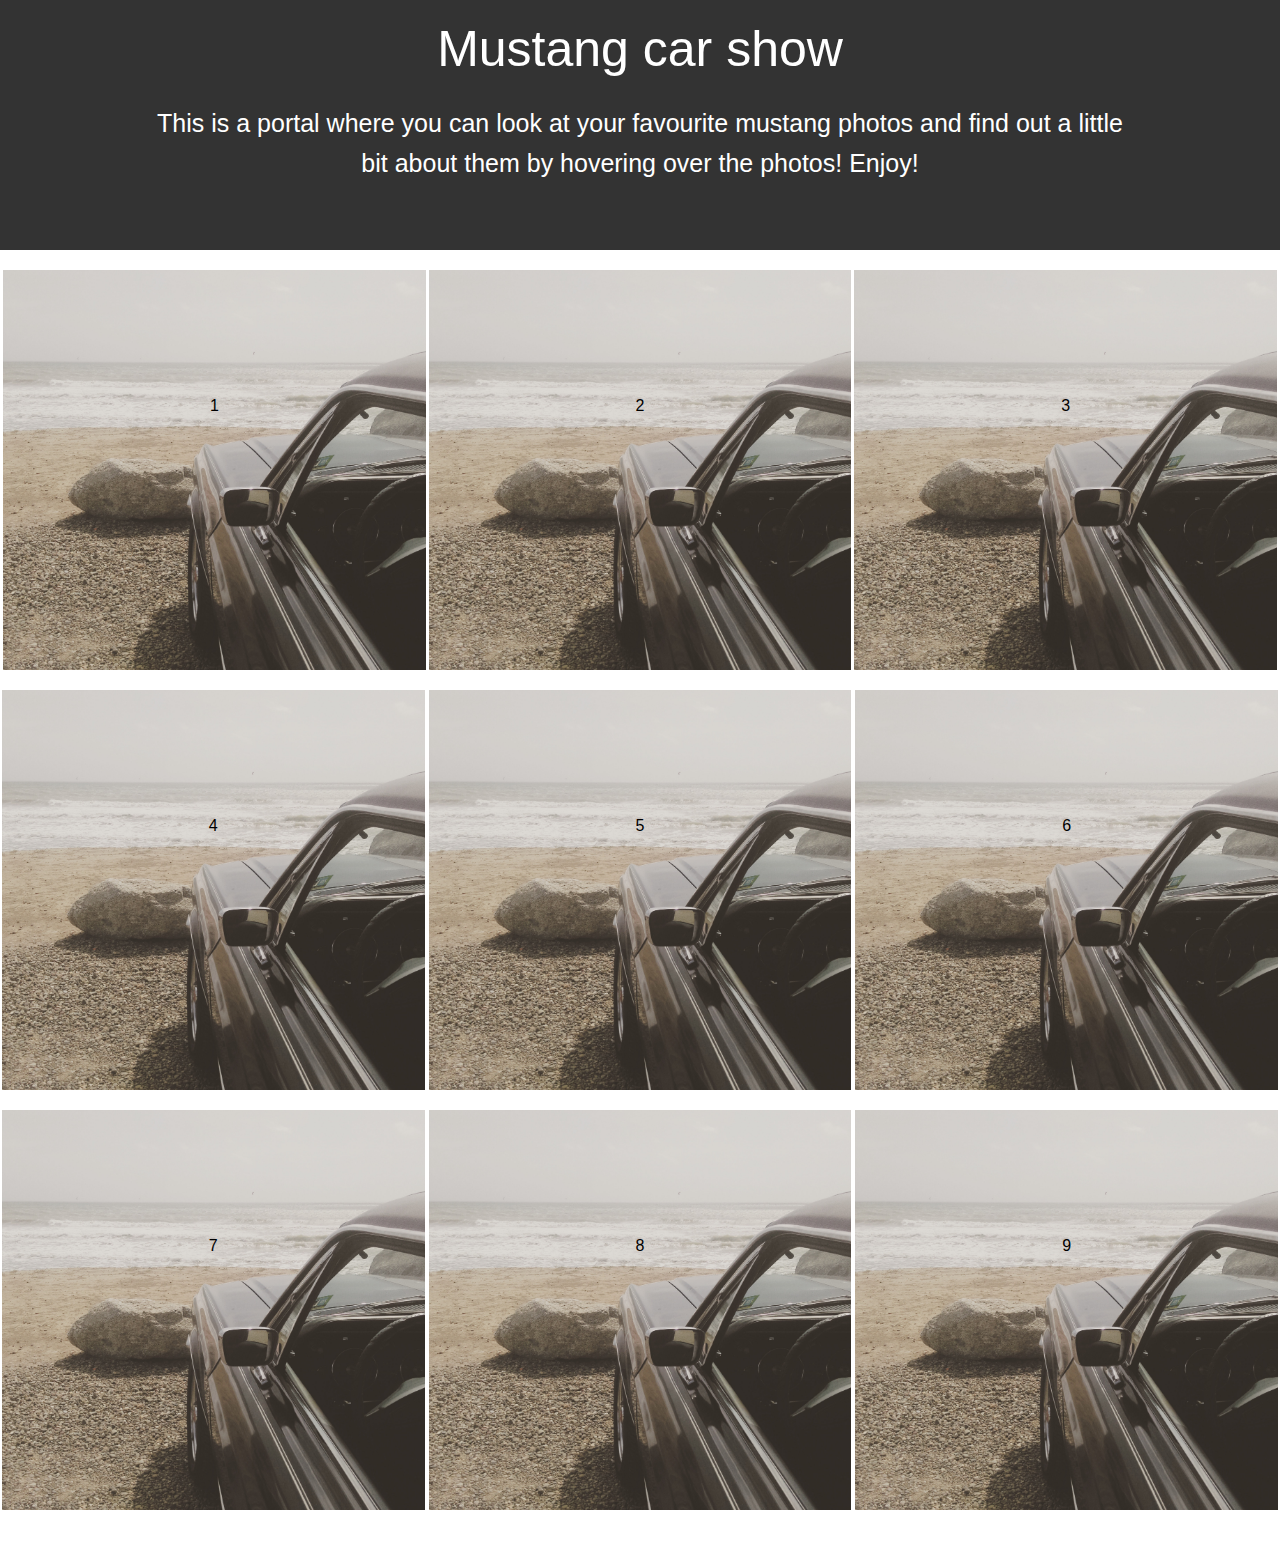
==== portal.html @ 317046bc "Connected the login page to the portal page and created the HTML structure and CSS for the portal pa" ====
<!DOCTYPE html>
    <head>
        <title>Car login portal</title>
        <meta name="description" content="">
        <link rel="stylesheet" href="portal.css">
    </head>
    <body>
        <div id="wrapper">
            <div id="headerContainer">
                <header>Mustang car show</header>
                <p>This is a portal where you can look at your favourite mustang photos and find out a little bit about them by hovering over the photos! Enjoy!</p>
            </div>
        </div>
        <div id="gridContainer">
            <div id="row1">
                <div id="imgOneContainer">
                    <div class="gridItem" id = "img1">1</div>
                </div>
                <div id="imgTwoContainer">
                    <div class="gridItem" id = "img2">2</div>
                </div>
                <div id="imgThreeContainer">
                    <div class="gridItem" id = "img3">3</div>
                </div>
            </div>
            <div id="row2">
                <div id="imgFourContainer">
                    <div class="gridItem" id = "img4">4</div>
                </div>
                <div id="imgFiveContainer">
                    <div class="gridItem" id = "img5">5</div>
                </div>
                <div id="imgSixContainer">
                    <div class="gridItem" id = "img6">6</div>
                </div>
            </div>
            <div id="row3">
                <div id="imgSevenContainer">
                    <div class="gridItem" id = "img7">7</div>
                </div>
                <div id="imgEightContainer">
                    <div class="gridItem" id = "img7">8</div>
                </div>
                <div id="imgNineContainer">
                    <div class="gridItem" id = "img9">9</div>
                </div>
            </div>
        </div>

        <script src="portal.js"></script>
    </body>
</html>
---- portal.css ----
* {
    font-family:'Montserrat', sans-serif;;
}

body {
    margin: 0;
    padding: 0;
    overflow-x: hidden;
}

#wrapper{
    height: 250px;
    position: relative;
    display: flex;
    background-color: rgb(0, 0, 0, 0.8);
}

#headerContainer{
    position: absolute;
    margin: 0 150px;
    text-align: center;
}

header {
    padding-top: 20px;
    font-size: 50px;
    color: white;
}

p {
    font-size: 25px;
    line-height: 2.5rem;
    color: white;
}

#gridContainer {
    text-align: center;
    width: 100vw;
    margin-bottom: 50px;
}

#row1 {
    display: flex;
    flex-direction: row;
    justify-content: space-evenly;   
    margin: 20px 0px;
    width: 100%;
    align-items: center;
}

#imgOneContainer{
    background-image: url(mustang-on-beach.jpg);
    background-size: cover;
    background-position: center;
    overflow: hidden;
    height: 400px;
    position: relative;
    display: inline-flex;
    width: 33%;
    margin: 0px;
}

#imgOneContainer:hover::before{
    content: "";
    background-color: rgb(25, 25, 236, 0.7);
    opacity: 0.3;
    width: 100%;
    margin: 0;
}

#img1 {
    position: absolute;
    margin: 0;
    text-align: center;
    left: 0;
    right:0;
}

#imgTwoContainer{
    background-image: url(mustang-on-beach.jpg);
    background-size: cover;
    background-position: center;
    overflow: hidden;
    height: 400px;
    position: relative;
    display: inline-flex;
    width: 33%;
    margin: 0px;
}

#imgTwoContainer:hover::before{
    content: "";
    background: rgb(25, 25, 236, 0.7);
    opacity: 0.3;
    width: 100%;
    margin: 0;
}

#img2 {
    position: absolute;
    margin: 0;
    text-align: center;
    left: 0;
    right:0;
}

#imgThreeContainer{
    background-image: url(mustang-on-beach.jpg);
    background-size: cover;
    background-position: center;
    overflow: hidden;
    height: 400px;
    position: relative;
    display: inline-flex;
    width: 33%;
    margin: 0px;
}

#imgThreeContainer:hover::before{
    content: "";
    background: rgb(25, 25, 236, 0.7);
    opacity: 0.3;
    width: 100%;
    margin: 0;
}

#img3 {
    position: absolute;
    margin: 0;
    text-align: center;
    left: 0;
    right:0;
}

#row2 {
    display: flex;
    flex-direction: row;
    justify-content: space-around;   
    width: 100%;
    margin: 20px 0px;
}

#imgFourContainer{
    background-image: url(mustang-on-beach.jpg);
    background-size: cover;
    background-position: center;
    overflow: hidden;
    height: 400px;
    position: relative;
    display: inline-flex;
    width: 33%;
    margin: 0px;
}

#imgFourContainer:hover::before{
    content: "";
    background: rgb(25, 25, 236, 0.7);
    opacity: 0.3;
    width: 100%;
    margin: 0;
}

#img4 {
    position: absolute;
    margin: 0;
    text-align: center;
    left: 0;
    right:0;
}

#imgFiveContainer{
    background-image: url(mustang-on-beach.jpg);
    background-size: cover;
    background-position: center;
    overflow: hidden;
    height: 400px;
    position: relative;
    display: inline-flex;
    width: 33%;
    margin: 0px;
}

#imgFiveContainer:hover::before{
    content: "";
    background: rgb(25, 25, 236, 0.7);
    opacity: 0.3;
    width: 100%;
    margin: 0;
}

#img5 {
    position: absolute;
    margin: 0;
    text-align: center;
    left: 0;
    right:0;
}

#imgSixContainer{
    background-image: url(mustang-on-beach.jpg);
    background-size: cover;
    background-position: center;
    overflow: hidden;
    height: 400px;
    position: relative;
    display: inline-flex;
    width: 33%;
    margin: 0px;
}

#imgSixContainer:hover::before{
    content: "";
    background: rgb(25, 25, 236, 0.7);
    opacity: 0.3;
    width: 100%;
    margin: 0;
}

#img6 {
    position: absolute;
    margin: 0;
    text-align: center;
    left: 0;
    right:0;
}


#row3 {
    display: flex;
    flex-direction: row;
    justify-content: space-around;   
    margin: 20px 0px;
    width: 100%;
}

#imgSevenContainer{
    background-image: url(mustang-on-beach.jpg);
    background-size: cover;
    background-position: center;
    overflow: hidden;
    height: 400px;
    position: relative;
    display: inline-flex;
    width: 33%;
    margin: 0px;
}

#imgSevenContainer:hover::before{
    content: "";
    background: rgb(25, 25, 236, 0.7);
    opacity: 0.3;
    width: 100%;
    margin: 0;
}

#img7 {
    position: absolute;
    margin: 0;
    text-align: center;
    left: 0;
    right:0;
}

#imgEightContainer{
    background-image: url(mustang-on-beach.jpg);
    background-size: cover;
    background-position: center;
    overflow: hidden;
    height: 400px;
    position: relative;
    display: inline-flex;
    width: 33%;
    margin: 0px;
}

#imgEightContainer:hover::before{
    content: "";
    background: rgb(25, 25, 236, 0.7);
    opacity: 0.3;
    width: 100%;
    margin: 0;
}

#img8 {
    position: absolute;
    margin: 0;
    text-align: center;
    left: 0;
    right:0;
}

#imgNineContainer{
    background-image: url(mustang-on-beach.jpg);
    background-size: cover;
    background-position: center;
    overflow: hidden;
    height: 400px;
    position: relative;
    display: inline-flex;
    width: 33%;
    margin: 0px;
}

#imgNineContainer:hover::before{
    content: "";
    background: rgb(25, 25, 236, 0.7);
    opacity: 0.3;
    width: 100%;
    margin: 0;
}

#img9 {
    position: absolute;
    margin: 0;
    text-align: center;
    left: 0;
    right:0;
}

.gridItem {
    padding-top: 30%;
}
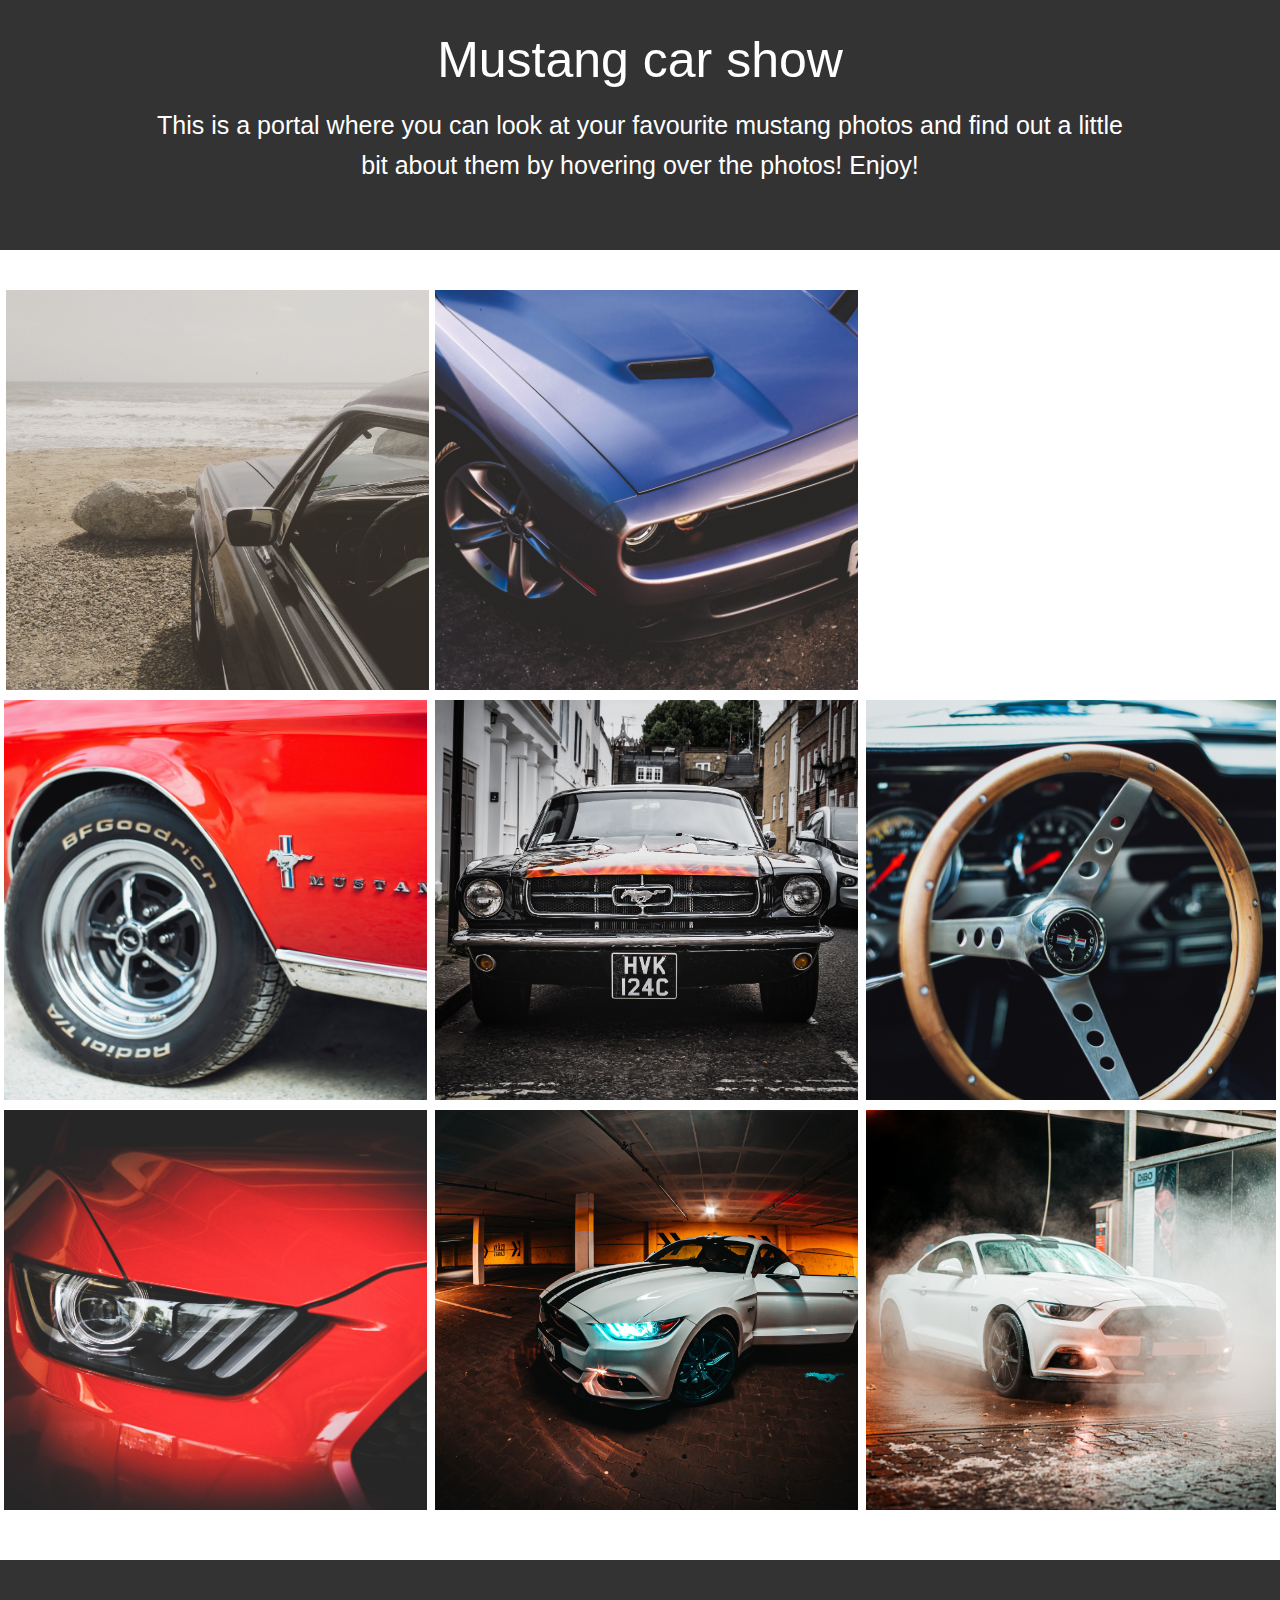
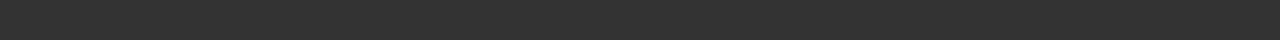
==== commit a04ad1b3: "Added the JavaScript to add a random fact to the image." ====
--- a/portal.html
+++ b/portal.html
@@ -13,40 +13,42 @@
         </div>
         <div id="gridContainer">
             <div id="row1">
-                <div id="imgOneContainer">
-                    <div class="gridItem" id = "img1">1</div>
+                <div class = "container" id="imgOneContainer">
+                    <div class="gridItem container" id = "img1"></div>
                 </div>
-                <div id="imgTwoContainer">
-                    <div class="gridItem" id = "img2">2</div>
+                <div class = "container" id="imgTwoContainer">
+                    <div class="gridItem" id = "img2"></div>
                 </div>
-                <div id="imgThreeContainer">
-                    <div class="gridItem" id = "img3">3</div>
+                <div class = "container" id="imgThreeContainer">
+                    <div class="gridItem" id = "img3"></div>
                 </div>
             </div>
             <div id="row2">
-                <div id="imgFourContainer">
-                    <div class="gridItem" id = "img4">4</div>
+                <div class = "container" id="imgFourContainer">
+                    <div class="gridItem" id = "img4"></div>
                 </div>
-                <div id="imgFiveContainer">
-                    <div class="gridItem" id = "img5">5</div>
+                <div class = "container" id="imgFiveContainer">
+                    <div class="gridItem" id = "img5"></div>
                 </div>
-                <div id="imgSixContainer">
-                    <div class="gridItem" id = "img6">6</div>
+                <div class = "container" id="imgSixContainer">
+                    <div class="gridItem" id = "img6"></div>
                 </div>
             </div>
             <div id="row3">
-                <div id="imgSevenContainer">
-                    <div class="gridItem" id = "img7">7</div>
+                <div class = "container" id="imgSevenContainer">
+                    <div class="gridItem" id = "img7"></div>
                 </div>
-                <div id="imgEightContainer">
-                    <div class="gridItem" id = "img7">8</div>
+                <div class = "container" id="imgEightContainer">
+                    <div class="gridItem" id = "img7"></div>
                 </div>
-                <div id="imgNineContainer">
-                    <div class="gridItem" id = "img9">9</div>
+                <div class = "container" id="imgNineContainer">
+                    <div class="gridItem" id = "img9"></div>
                 </div>
             </div>
         </div>
 
+        <footer></footer>
+
         <script src="portal.js"></script>
     </body>
 </html>--- a/portal.css
+++ b/portal.css
@@ -17,7 +17,7 @@
 
 #headerContainer{
     position: absolute;
-    margin: 0 150px;
+    margin: 20px 150px;
     text-align: center;
 }
 
@@ -27,6 +27,17 @@
     color: white;
 }
 
+footer {
+    height: 80px;
+    background-color: rgb(0, 0, 0, 0.8);
+}
+
+div{
+    font-size: 25px;
+    color: white;
+    line-height: 2.5rem;
+}
+
 p {
     font-size: 25px;
     line-height: 2.5rem;
@@ -43,7 +54,8 @@
     display: flex;
     flex-direction: row;
     justify-content: space-evenly;   
-    margin: 20px 0px;
+    margin: 10px 0px;
+    margin-top: 40px;
     width: 100%;
     align-items: center;
 }
@@ -62,7 +74,7 @@
 
 #imgOneContainer:hover::before{
     content: "";
-    background-color: rgb(25, 25, 236, 0.7);
+    background-color: rgba(7, 7, 190, 0.9);
     opacity: 0.3;
     width: 100%;
     margin: 0;
@@ -77,7 +89,7 @@
 }
 
 #imgTwoContainer{
-    background-image: url(mustang-on-beach.jpg);
+    background-image: url(Images/Close-up-car.jpg);
     background-size: cover;
     background-position: center;
     overflow: hidden;
@@ -90,7 +102,7 @@
 
 #imgTwoContainer:hover::before{
     content: "";
-    background: rgb(25, 25, 236, 0.7);
+    background: rgba(7, 7, 190, 0.9);
     opacity: 0.3;
     width: 100%;
     margin: 0;
@@ -105,20 +117,20 @@
 }
 
 #imgThreeContainer{
-    background-image: url(mustang-on-beach.jpg);
-    background-size: cover;
-    background-position: center;
-    overflow: hidden;
-    height: 400px;
-    position: relative;
-    display: inline-flex;
-    width: 33%;
+    background-image: url(Images/Ford-mustang-front.jpg);
+    background-size: cover;
+    background-position: center;
+    overflow: hidden;
+    height: 400px;
+    position: relative;
+    display: inline-flex;
+    width: 32%;
     margin: 0px;
 }
 
 #imgThreeContainer:hover::before{
     content: "";
-    background: rgb(25, 25, 236, 0.7);
+    background: rgba(7, 7, 190, 0.9);
     opacity: 0.3;
     width: 100%;
     margin: 0;
@@ -137,11 +149,11 @@
     flex-direction: row;
     justify-content: space-around;   
     width: 100%;
-    margin: 20px 0px;
+    margin: 10px 0px;
 }
 
 #imgFourContainer{
-    background-image: url(mustang-on-beach.jpg);
+    background-image: url(Images/Mustang-body.jpg);
     background-size: cover;
     background-position: center;
     overflow: hidden;
@@ -154,7 +166,7 @@
 
 #imgFourContainer:hover::before{
     content: "";
-    background: rgb(25, 25, 236, 0.7);
+    background: rgba(7, 7, 190, 0.9);
     opacity: 0.3;
     width: 100%;
     margin: 0;
@@ -169,7 +181,7 @@
 }
 
 #imgFiveContainer{
-    background-image: url(mustang-on-beach.jpg);
+    background-image: url(Images/Mustang-flames.jpg);
     background-size: cover;
     background-position: center;
     overflow: hidden;
@@ -182,7 +194,7 @@
 
 #imgFiveContainer:hover::before{
     content: "";
-    background: rgb(25, 25, 236, 0.7);
+    background: rgba(7, 7, 190, 0.9);
     opacity: 0.3;
     width: 100%;
     margin: 0;
@@ -197,20 +209,20 @@
 }
 
 #imgSixContainer{
-    background-image: url(mustang-on-beach.jpg);
-    background-size: cover;
-    background-position: center;
-    overflow: hidden;
-    height: 400px;
-    position: relative;
-    display: inline-flex;
-    width: 33%;
+    background-image: url(Images/Mustang-wheel.jpg);
+    background-size: cover;
+    background-position: center;
+    overflow: hidden;
+    height: 400px;
+    position: relative;
+    display: inline-flex;
+    width: 32%;
     margin: 0px;
 }
 
 #imgSixContainer:hover::before{
     content: "";
-    background: rgb(25, 25, 236, 0.7);
+    background: rgba(7, 7, 190, 0.9);
     opacity: 0.3;
     width: 100%;
     margin: 0;
@@ -229,12 +241,13 @@
     display: flex;
     flex-direction: row;
     justify-content: space-around;   
-    margin: 20px 0px;
-    width: 100%;
+    margin: 10px 0px;
+    width: 100%;
+    margin-bottom: 40px;
 }
 
 #imgSevenContainer{
-    background-image: url(mustang-on-beach.jpg);
+    background-image: url(Images/Red-mustang-frontlight.jpg);
     background-size: cover;
     background-position: center;
     overflow: hidden;
@@ -247,7 +260,7 @@
 
 #imgSevenContainer:hover::before{
     content: "";
-    background: rgb(25, 25, 236, 0.7);
+    background: rgba(7, 7, 190, 0.9);
     opacity: 0.3;
     width: 100%;
     margin: 0;
@@ -262,7 +275,7 @@
 }
 
 #imgEightContainer{
-    background-image: url(mustang-on-beach.jpg);
+    background-image: url(Images/White-mustang-side.jpg);
     background-size: cover;
     background-position: center;
     overflow: hidden;
@@ -275,7 +288,7 @@
 
 #imgEightContainer:hover::before{
     content: "";
-    background: rgb(25, 25, 236, 0.7);
+    background: rgba(7, 7, 190, 0.9);
     opacity: 0.3;
     width: 100%;
     margin: 0;
@@ -290,20 +303,20 @@
 }
 
 #imgNineContainer{
-    background-image: url(mustang-on-beach.jpg);
-    background-size: cover;
-    background-position: center;
-    overflow: hidden;
-    height: 400px;
-    position: relative;
-    display: inline-flex;
-    width: 33%;
+    background-image: url(Images/White-mustang-steam.jpg);
+    background-size: cover;
+    background-position: center;
+    overflow: hidden;
+    height: 400px;
+    position: relative;
+    display: inline-flex;
+    width: 32%;
     margin: 0px;
 }
 
 #imgNineContainer:hover::before{
     content: "";
-    background: rgb(25, 25, 236, 0.7);
+    background: rgba(7, 7, 190, 0.9);
     opacity: 0.3;
     width: 100%;
     margin: 0;
@@ -318,5 +331,4 @@
 }
 
 .gridItem {
-    padding-top: 30%;
 }